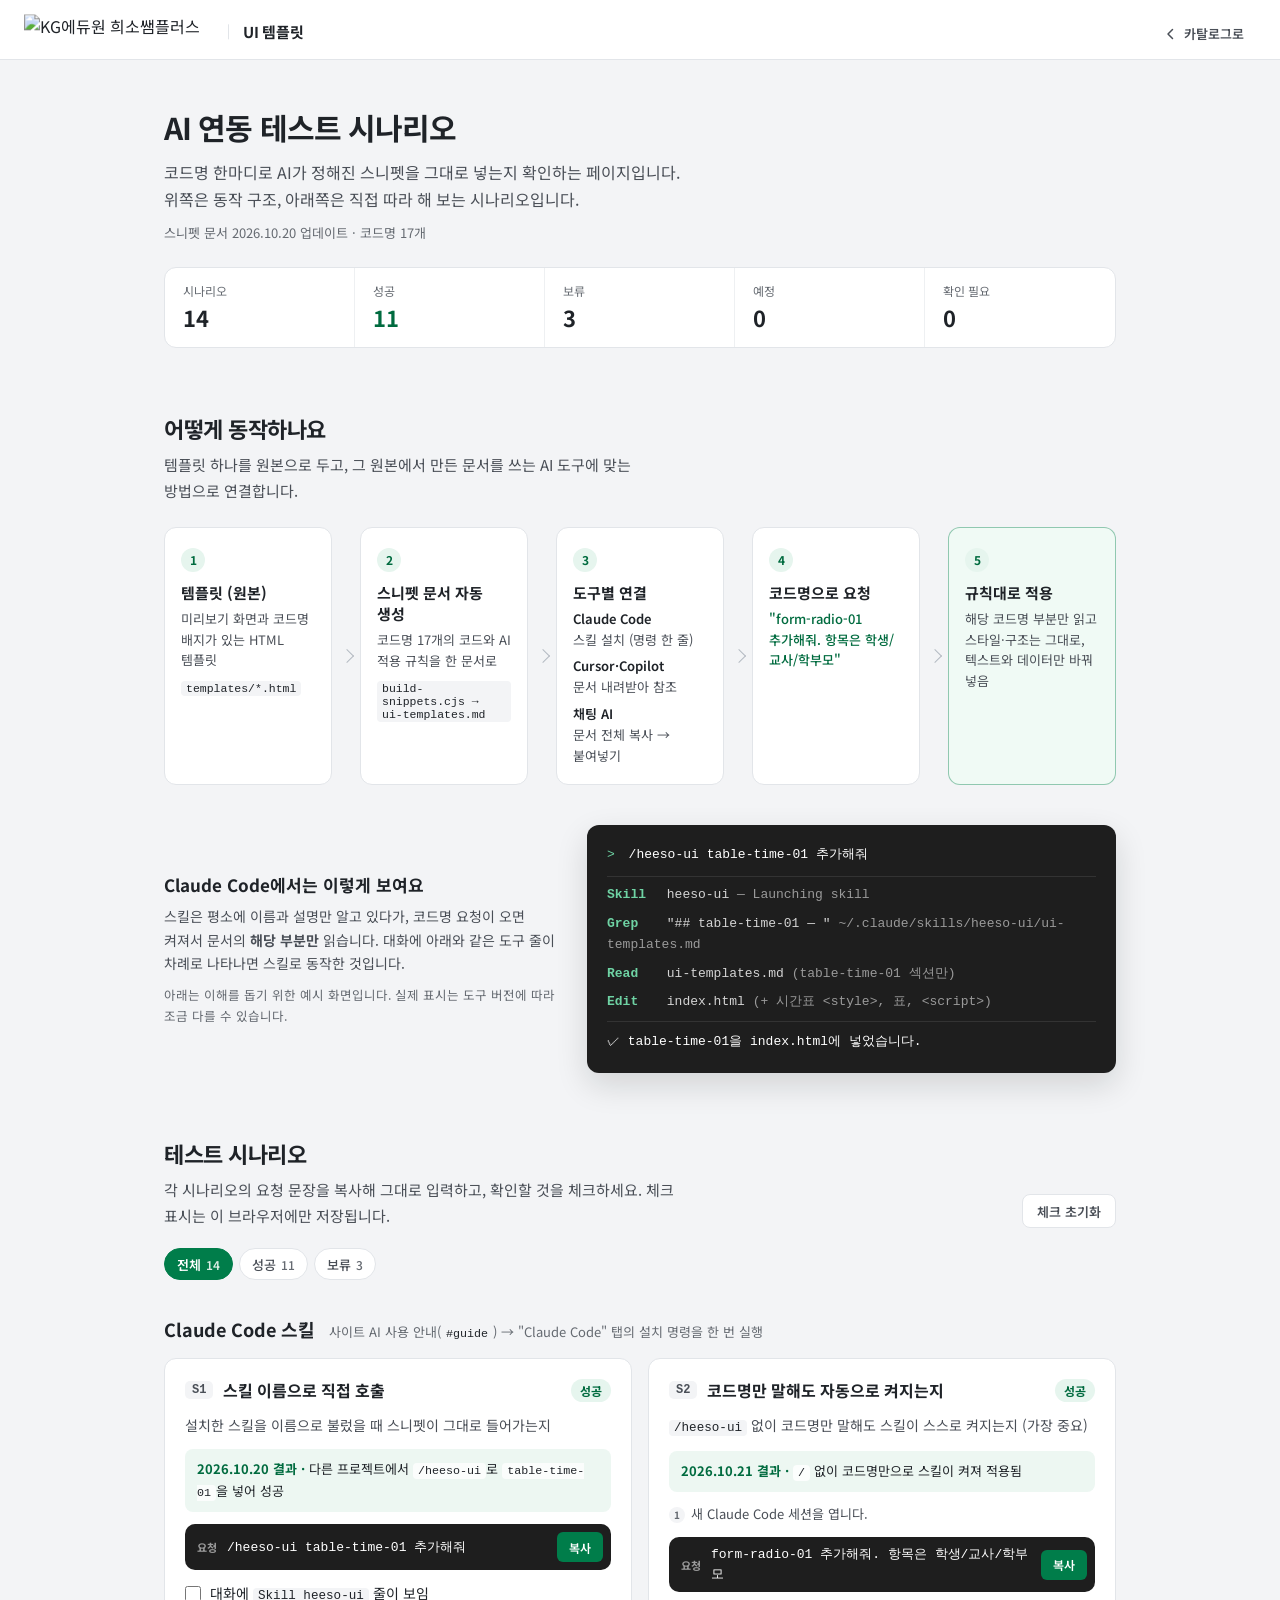
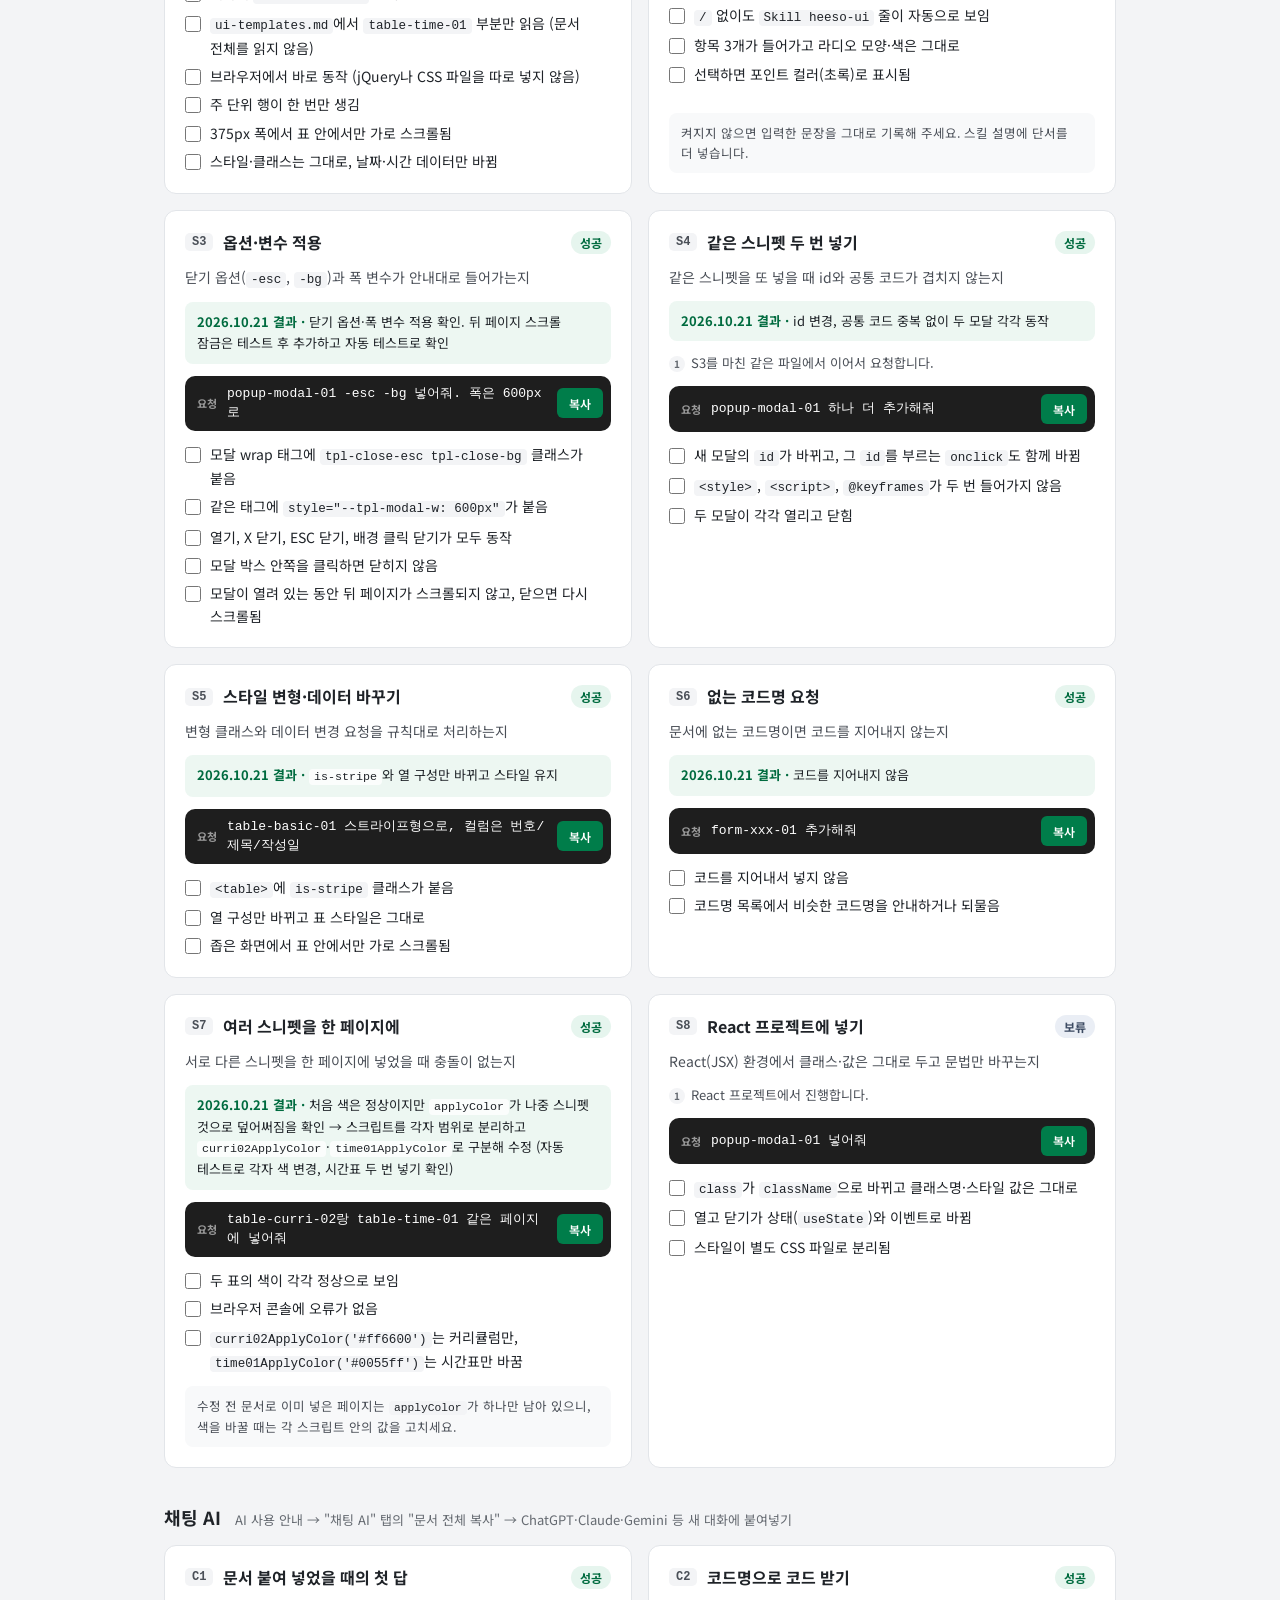
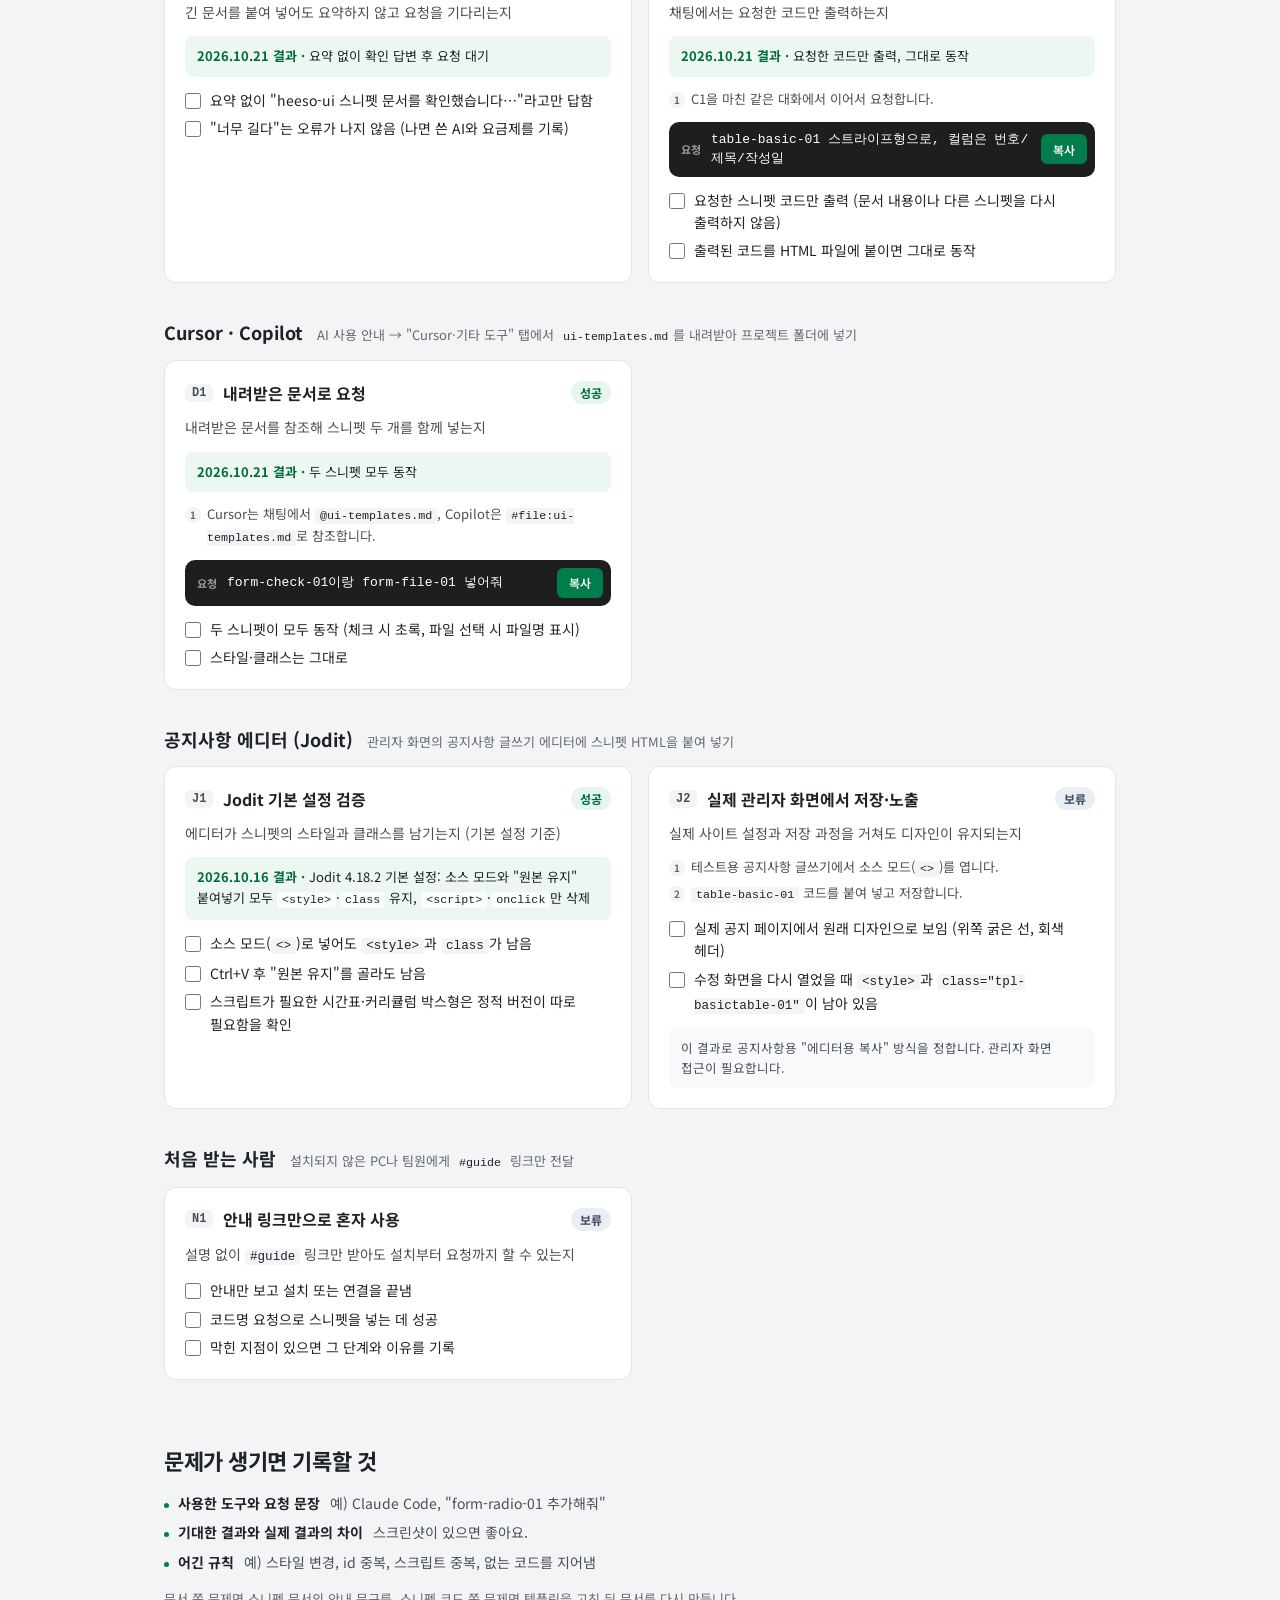
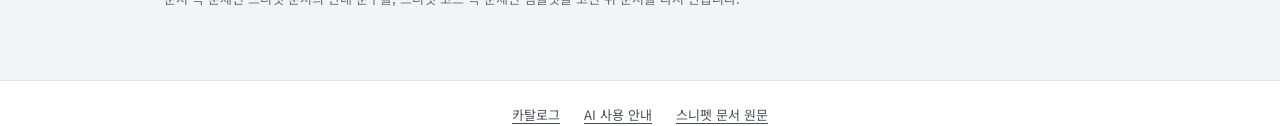
==== test.html @ 07f25899 "feat: AI 연동 테스트 시나리오 페이지 추가 (test.html, 10/21 결과 반영) - 동작 구조(템플릿 → 문서 생성 → 도구별 연결 → 코드명 요청 → 적용)와 Cl" ====
<!DOCTYPE html>
<html lang="ko">
<head>
  <meta charset="UTF-8">
  <meta name="viewport" content="width=device-width, initial-scale=1.0">
  <title>AI 연동 테스트 시나리오 · UI 템플릿</title>
  <link rel="icon" href="data:image/svg+xml,%3Csvg xmlns='http://www.w3.org/2000/svg' viewBox='0 0 32 32'%3E%3Crect width='32' height='32' rx='8' fill='%23007d4a'/%3E%3Crect x='7' y='7' width='8' height='8' rx='2' fill='%23fff'/%3E%3Crect x='17' y='7' width='8' height='8' rx='2' fill='%23fff' fill-opacity='.55'/%3E%3Crect x='7' y='17' width='18' height='8' rx='2' fill='%23fff' fill-opacity='.8'/%3E%3C/svg%3E">
  <link href="https://fonts.googleapis.com/css2?family=Noto+Sans+KR:wght@100..900&display=swap" rel="stylesheet">
  <link rel="stylesheet" href="css/test.css">
</head>
<body>

  <!-- 헤더 (카탈로그와 같은 모양) -->
  <header class="header">
    <a class="logo" href="./">
      <img src="https://www.ssamplus.com/images/main2020/logo.png" alt="KG에듀원 희소쌤플러스" width="230" height="30">
      <span class="logo-sub">UI 템플릿</span>
    </a>
    <a class="header-link" href="./">
      <svg width="14" height="14" viewBox="0 0 14 14" fill="none" stroke="currentColor" stroke-width="1.5" stroke-linecap="round" stroke-linejoin="round" aria-hidden="true">
        <path d="M8.5 2.5 4 7l4.5 4.5" />
      </svg>
      <span>카탈로그로</span>
    </a>
  </header>

  <main class="page">

    <!-- ===== 소개 ===== -->
    <section class="intro">
      <h1 class="intro-title">AI 연동 테스트 시나리오</h1>
      <p class="intro-lead">코드명 한마디로 AI가 정해진 스니펫을 그대로 넣는지 확인하는 페이지입니다.<br>위쪽은 동작 구조, 아래쪽은 직접 따라 해 보는 시나리오입니다.</p>
      <p class="intro-meta" id="docMeta">스니펫 문서 정보를 불러오는 중…</p>
      <dl class="summary" id="summary" aria-label="테스트 현황"></dl>
    </section>

    <!-- ===== 동작 구조 ===== -->
    <section class="block" aria-labelledby="flowTitle">
      <h2 class="block-title" id="flowTitle">어떻게 동작하나요</h2>
      <p class="block-lead">템플릿 하나를 원본으로 두고, 그 원본에서 만든 문서를 쓰는 AI 도구에 맞는 방법으로 연결합니다.</p>

      <ol class="flow">
        <li class="flow-step">
          <span class="flow-no">1</span>
          <strong class="flow-title">템플릿 (원본)</strong>
          <p>미리보기 화면과 코드명 배지가 있는 HTML 템플릿</p>
          <code>templates/*.html</code>
        </li>
        <li class="flow-step">
          <span class="flow-no">2</span>
          <strong class="flow-title">스니펫 문서 자동 생성</strong>
          <p>코드명 17개의 코드와 AI 적용 규칙을 한 문서로</p>
          <code>build-snippets.cjs → ui-templates.md</code>
        </li>
        <li class="flow-step">
          <span class="flow-no">3</span>
          <strong class="flow-title">도구별 연결</strong>
          <ul class="flow-ways">
            <li><b>Claude Code</b> 스킬 설치 (명령 한 줄)</li>
            <li><b>Cursor·Copilot</b> 문서 내려받아 참조</li>
            <li><b>채팅 AI</b> 문서 전체 복사 → 붙여넣기</li>
          </ul>
        </li>
        <li class="flow-step">
          <span class="flow-no">4</span>
          <strong class="flow-title">코드명으로 요청</strong>
          <p class="flow-quote">"form-radio-01 추가해줘. 항목은 학생/교사/학부모"</p>
        </li>
        <li class="flow-step is-result">
          <span class="flow-no">5</span>
          <strong class="flow-title">규칙대로 적용</strong>
          <p>해당 코드명 부분만 읽고 스타일·구조는 그대로, 텍스트와 데이터만 바꿔 넣음</p>
        </li>
      </ol>

      <div class="example">
        <div class="example-text">
          <h3 class="example-title">Claude Code에서는 이렇게 보여요</h3>
          <p>스킬은 평소에 이름과 설명만 알고 있다가, 코드명 요청이 오면 켜져서 문서의 <b>해당 부분만</b> 읽습니다. 대화에 아래와 같은 도구 줄이 차례로 나타나면 스킬로 동작한 것입니다.</p>
          <p class="example-note">아래는 이해를 돕기 위한 예시 화면입니다. 실제 표시는 도구 버전에 따라 조금 다를 수 있습니다.</p>
        </div>
        <div class="terminal" role="img" aria-label="Claude Code 동작 예시: 스킬 호출, 문서에서 해당 섹션 검색과 읽기, 파일 수정">
          <p class="t-user"><span class="t-prompt">&gt;</span> /heeso-ui table-time-01 추가해줘</p>
          <p><span class="t-tool">Skill</span> heeso-ui <span class="t-dim">— Launching skill</span></p>
          <p><span class="t-tool">Grep</span> "## table-time-01 — " <span class="t-dim">~/.claude/skills/heeso-ui/ui-templates.md</span></p>
          <p><span class="t-tool">Read</span> ui-templates.md <span class="t-dim">(table-time-01 섹션만)</span></p>
          <p><span class="t-tool">Edit</span> index.html <span class="t-dim">(+ 시간표 &lt;style&gt;, 표, &lt;script&gt;)</span></p>
          <p class="t-done">✓ table-time-01을 index.html에 넣었습니다.</p>
        </div>
      </div>
    </section>

    <!-- ===== 시나리오 ===== -->
    <section class="block" aria-labelledby="scenarioTitle">
      <div class="block-head">
        <div>
          <h2 class="block-title" id="scenarioTitle">테스트 시나리오</h2>
          <p class="block-lead">각 시나리오의 요청 문장을 복사해 그대로 입력하고, 확인할 것을 체크하세요. 체크 표시는 이 브라우저에만 저장됩니다.</p>
        </div>
        <button type="button" class="btn-reset" id="resetChecks">체크 초기화</button>
      </div>

      <div class="filters" id="filters" role="group" aria-label="상태별 보기"></div>
      <div id="scenarioGroups"></div>
    </section>

    <!-- ===== 결과 기록 ===== -->
    <section class="block record" aria-labelledby="recordTitle">
      <h2 class="block-title" id="recordTitle">문제가 생기면 기록할 것</h2>
      <ul class="record-list">
        <li><b>사용한 도구와 요청 문장</b> 예) Claude Code, "form-radio-01 추가해줘"</li>
        <li><b>기대한 결과와 실제 결과의 차이</b> 스크린샷이 있으면 좋아요.</li>
        <li><b>어긴 규칙</b> 예) 스타일 변경, id 중복, 스크립트 중복, 없는 코드를 지어냄</li>
      </ul>
      <p class="record-note">문서 쪽 문제면 스니펫 문서의 안내 문구를, 스니펫 코드 쪽 문제면 템플릿을 고친 뒤 문서를 다시 만듭니다.</p>
    </section>

  </main>

  <footer class="footer">
    <a href="./">카탈로그</a>
    <a href="./#guide">AI 사용 안내</a>
    <a href="snippets/ui-templates.md" target="_blank" rel="noopener">스니펫 문서 원문<span class="sr-only"> (새 탭에서 열림)</span></a>
  </footer>

  <script src="js/test.js"></script>
</body>
</html>
---- css/test.css ----
/* ========================================
   AI 연동 테스트 시나리오 (test.html)
   ======================================== */
@import './ui-tokens.css';

*,
*::before,
*::after {
  margin: 0;
  padding: 0;
  box-sizing: border-box;
}

[hidden] {
  display: none !important;
}

body {
  font-family: "Noto Sans KR", sans-serif;
  background: var(--ui-bg);
  color: var(--ui-text);
  -webkit-font-smoothing: antialiased;
}

a {
  color: inherit;
}

ul, ol {
  list-style: none;
}

button {
  font-family: inherit;
}

code {
  font-family: 'Consolas', 'Monaco', monospace;
}

::selection {
  background: var(--prime-bg-active);
  color: var(--prime-dark);
}

:focus-visible {
  outline: 2px solid var(--prime-color);
  outline-offset: 2px;
}

.sr-only {
  position: absolute;
  width: 1px;
  height: 1px;
  margin: -1px;
  overflow: hidden;
  clip: rect(0 0 0 0);
  white-space: nowrap;
}

/* 글 안의 코드 */
:not(pre) > code {
  padding: 1px 5px;
  border-radius: 4px;
  background: var(--ui-bg);
  font-size: 0.9em;
  color: var(--ui-text);
  overflow-wrap: anywhere;
}

/* ---- Header (카탈로그와 같은 모양) ---- */
.header {
  position: sticky;
  top: 0;
  z-index: 10;
  display: flex;
  align-items: center;
  justify-content: space-between;
  gap: 16px;
  height: 60px;
  padding: 8px 24px 0;
  background: var(--ui-surface);
  border-bottom: 1px solid var(--ui-border);
}

/* 로고 이미지는 아래쪽에 글자가 있어 아래 기준 정렬 후 묶음을 올림 (카탈로그와 동일) */
.logo {
  display: flex;
  align-items: flex-end;
  gap: 14px;
  min-width: 0;
  text-decoration: none;
  transform: translateY(-27%);
}

.logo img {
  display: block;
  width: 190px;
  height: auto;
}

.logo-sub {
  padding-left: 14px;
  border-left: 1px solid var(--ui-border);
  font-size: 15px;
  font-weight: 700;
  line-height: 1;
  letter-spacing: -0.02em;
  white-space: nowrap;
}

.header-link {
  display: inline-flex;
  align-items: center;
  gap: 6px;
  flex-shrink: 0;
  height: 34px;
  padding: 0 12px;
  border-radius: var(--ui-radius);
  font-size: 13px;
  font-weight: 600;
  color: var(--ui-text-sub);
  text-decoration: none;
  transition: background-color 0.2s, color 0.2s;
}

.header-link:hover {
  background: var(--prime-bg);
  color: var(--prime-dark);
}

/* ---- Page ---- */
.page {
  max-width: 1000px;
  margin: 0 auto;
  padding: 48px 24px 72px;
}

.intro-title {
  font-size: 30px;
  font-weight: 700;
  line-height: 1.3;
  letter-spacing: -0.03em;
}

.intro-lead {
  max-width: 62ch;
  margin-top: 12px;
  font-size: 16px;
  line-height: 1.7;
  color: var(--ui-text-sub);
  word-break: keep-all;
}

.intro-meta {
  min-height: 20px;
  margin-top: 10px;
  font-size: 13px;
  color: var(--ui-text-muted);
}

/* 현황 요약 */
.summary {
  display: flex;
  flex-wrap: wrap;
  margin-top: 24px;
  border: 1px solid var(--ui-border);
  border-radius: 12px;
  background: var(--ui-surface);
  overflow: hidden;
}

.summary-item {
  flex: 1 1 120px;
  padding: 14px 18px;
  border-right: 1px solid var(--ui-border-soft);
}

.summary-item:last-child {
  border-right: none;
}

.summary dt {
  font-size: 12px;
  color: var(--ui-text-muted);
}

.summary dd {
  margin-top: 2px;
  font-size: 22px;
  font-weight: 700;
  font-variant-numeric: tabular-nums;
}

.summary-item:nth-child(2) dd {
  color: var(--prime-dark);
}

/* ---- Block ---- */
.block {
  margin-top: 64px;
}

.block-head {
  display: flex;
  align-items: flex-end;
  justify-content: space-between;
  gap: 16px;
}

.block-title {
  font-size: 22px;
  font-weight: 700;
  letter-spacing: -0.02em;
}

.block-lead {
  max-width: 64ch;
  margin-top: 8px;
  font-size: 15px;
  line-height: 1.7;
  color: var(--ui-text-sub);
  word-break: keep-all;
}

/* ---- 동작 구조 흐름 ---- */
.flow {
  display: grid;
  grid-template-columns: repeat(5, minmax(0, 1fr));
  gap: 28px;
  margin-top: 24px;
}

.flow-step {
  position: relative;
  padding: 18px 16px;
  border: 1px solid var(--ui-border);
  border-radius: 12px;
  background: var(--ui-surface);
}

/* 단계 사이 화살표 */
.flow-step:not(:last-child)::after {
  content: '';
  position: absolute;
  top: 50%;
  right: -21px;
  width: 10px;
  height: 10px;
  border-top: 1.5px solid #b4bac2;
  border-right: 1.5px solid #b4bac2;
  transform: translateY(-50%) rotate(45deg);
}

.flow-step.is-result {
  border-color: color-mix(in srgb, var(--prime-color) 40%, transparent);
  background: var(--prime-bg);
}

.flow-no {
  display: inline-flex;
  align-items: center;
  justify-content: center;
  width: 24px;
  height: 24px;
  border-radius: 50%;
  background: var(--prime-bg-active);
  color: var(--prime-dark);
  font-size: 12px;
  font-weight: 700;
}

.flow-title {
  display: block;
  margin-top: 10px;
  font-size: 15px;
  font-weight: 700;
  line-height: 1.4;
  word-break: keep-all;
}

.flow-step p,
.flow-ways li {
  margin-top: 6px;
  font-size: 13px;
  line-height: 1.6;
  color: var(--ui-text-sub);
  word-break: keep-all;
}

.flow-step > code {
  display: inline-block;
  margin-top: 10px;
  font-size: 11.5px;
}

.flow-ways li b {
  display: block;
  color: var(--ui-text);
  font-weight: 600;
}

.flow-quote {
  font-weight: 500;
  color: var(--prime-dark) !important;
}

/* ---- Claude Code 예시 ---- */
.example {
  display: grid;
  grid-template-columns: minmax(0, 0.85fr) minmax(0, 1.15fr);
  gap: 32px;
  align-items: center;
  margin-top: 40px;
}

.example-title {
  font-size: 17px;
  font-weight: 700;
}

.example-text p {
  margin-top: 8px;
  font-size: 14px;
  line-height: 1.7;
  color: var(--ui-text-sub);
  word-break: keep-all;
}

.example-text .example-note {
  font-size: 12.5px;
  color: var(--ui-text-muted);
}

.terminal {
  padding: 20px;
  border-radius: 12px;
  background: #1e1e1e;
  font-family: 'Consolas', 'Monaco', monospace;
  font-size: 13px;
  line-height: 1.6;
  color: #d4d4d4;
  box-shadow: 0 12px 32px rgba(17, 20, 24, 0.14);
}

.terminal p + p {
  margin-top: 8px;
}

.terminal p {
  overflow-wrap: anywhere;
}

.t-user {
  padding-bottom: 10px;
  border-bottom: 1px solid #333;
  color: #fff;
}

.t-prompt {
  margin-right: 6px;
  color: #6fd3a4;
}

.t-tool {
  display: inline-block;
  min-width: 46px;
  margin-right: 6px;
  color: #6fd3a4;
  font-weight: 700;
}

.t-dim {
  color: #9a9a9a;
}

.t-done {
  padding-top: 10px;
  border-top: 1px solid #333;
  color: #fff;
}

/* ---- 상태별 보기 ---- */
.btn-reset {
  flex-shrink: 0;
  height: 34px;
  padding: 0 14px;
  border: 1px solid var(--ui-border);
  border-radius: var(--ui-radius);
  background: var(--ui-surface);
  color: var(--ui-text-sub);
  font-size: 13px;
  font-weight: 600;
  cursor: pointer;
}

.btn-reset:hover {
  border-color: #cfd4da;
  color: var(--ui-text);
}

.filters {
  display: flex;
  flex-wrap: wrap;
  gap: 6px;
  margin-top: 20px;
}

.filter {
  display: inline-flex;
  align-items: center;
  gap: 5px;
  height: 32px;
  padding: 0 12px;
  border: 1px solid var(--ui-border);
  border-radius: 16px;
  background: var(--ui-surface);
  color: var(--ui-text-sub);
  font-size: 13px;
  font-weight: 500;
  cursor: pointer;
  transition: background-color 0.2s, border-color 0.2s, color 0.2s;
}

.filter:hover {
  border-color: var(--prime-color);
  color: var(--prime-dark);
}

.filter-count {
  font-size: 12px;
  color: var(--ui-text-muted);
  font-variant-numeric: tabular-nums;
}

.filter[aria-pressed="true"] {
  border-color: var(--prime-color);
  background: var(--prime-color);
  color: #fff;
  font-weight: 600;
}

.filter[aria-pressed="true"] .filter-count {
  color: rgba(255, 255, 255, 0.85);
}

/* ---- 시나리오 그룹 ---- */
.group {
  margin-top: 36px;
}

.group-head {
  display: flex;
  flex-wrap: wrap;
  align-items: baseline;
  gap: 4px 14px;
}

.group-title {
  font-size: 18px;
  font-weight: 700;
}

.group-how {
  font-size: 13px;
  line-height: 1.6;
  color: var(--ui-text-muted);
  word-break: keep-all;
}

.cards {
  display: grid;
  grid-template-columns: repeat(2, minmax(0, 1fr));
  gap: 16px;
  margin-top: 14px;
}

/* ---- 시나리오 카드 ---- */
.card {
  display: flex;
  flex-direction: column;
  gap: 12px;
  padding: 20px;
  border: 1px solid var(--ui-border);
  border-radius: 12px;
  background: var(--ui-surface);
  scroll-margin-top: 80px;
}

.card-top {
  display: flex;
  align-items: center;
  gap: 10px;
}

.card-id {
  flex-shrink: 0;
  padding: 2px 7px;
  border-radius: 5px;
  background: var(--ui-bg);
  font-family: 'Consolas', 'Monaco', monospace;
  font-size: 12px;
  font-weight: 700;
  color: var(--ui-text-sub);
}

.card-title {
  flex: 1;
  min-width: 0;
  font-size: 16px;
  font-weight: 700;
  line-height: 1.4;
  word-break: keep-all;
}

.status {
  flex-shrink: 0;
  padding: 3px 9px;
  border-radius: 12px;
  font-size: 12px;
  font-weight: 700;
  white-space: nowrap;
}

.status.is-pass  { background: var(--prime-bg-active); color: var(--prime-dark); }
.status.is-todo  { background: var(--ui-bg); color: var(--ui-text-sub); }
.status.is-hold  { background: #eaeef5; color: #3d4b63; }
.status.is-wait  { background: #fbf0dc; color: #7a4d00; }
.status.is-issue { background: #fdecea; color: #a8261b; }

.card-goal {
  font-size: 14px;
  line-height: 1.65;
  color: var(--ui-text-sub);
  word-break: keep-all;
}

.card-result {
  padding: 10px 12px;
  border-radius: var(--ui-radius);
  background: var(--prime-pale);
  font-size: 13px;
  line-height: 1.6;
  color: var(--ui-text);
  word-break: keep-all;
}

.card-result b {
  color: var(--prime-dark);
}

.card-result code {
  background: rgba(255, 255, 255, 0.8);
}

.card-prep {
  counter-reset: prep;
}

.card-prep li {
  position: relative;
  padding-left: 22px;
  font-size: 13px;
  line-height: 1.6;
  color: var(--ui-text-sub);
  word-break: keep-all;
  counter-increment: prep;
}

.card-prep li + li {
  margin-top: 4px;
}

.card-prep li::before {
  content: counter(prep);
  position: absolute;
  top: 3px;
  left: 0;
  display: flex;
  align-items: center;
  justify-content: center;
  width: 16px;
  height: 16px;
  border-radius: 50%;
  background: var(--ui-bg);
  font-size: 10px;
  font-weight: 700;
  color: var(--ui-text-muted);
}

/* 요청 문장 */
.prompt {
  display: flex;
  align-items: center;
  gap: 10px;
  padding: 8px 8px 8px 12px;
  border-radius: 10px;
  background: #1e1e1e;
}

.prompt-label {
  flex-shrink: 0;
  font-size: 11px;
  font-weight: 700;
  color: #9a9a9a;
}

.prompt-text {
  flex: 1;
  min-width: 0;
  padding: 0;
  background: none;
  font-size: 13px;
  line-height: 1.5;
  color: #fff;
  overflow-wrap: anywhere;
}

.prompt-copy {
  flex-shrink: 0;
  height: 30px;
  padding: 0 12px;
  border: none;
  border-radius: 6px;
  background: var(--prime-color);
  color: #fff;
  font-size: 12px;
  font-weight: 600;
  cursor: pointer;
  transition: background-color 0.2s;
}

.prompt-copy:hover {
  background: var(--prime-dark);
}

.prompt-copy.done {
  background: #555;
}

.prompt-copy:focus-visible {
  outline-color: #6fd3a4;
}

/* 확인할 것 */
.checks li + li {
  margin-top: 6px;
}

.checks label {
  display: flex;
  align-items: flex-start;
  gap: 9px;
  font-size: 14px;
  line-height: 1.6;
  color: var(--ui-text);
  word-break: keep-all;
  cursor: pointer;
}

.checks input {
  flex-shrink: 0;
  width: 16px;
  height: 16px;
  margin-top: 4px;
  accent-color: var(--prime-color);
  cursor: pointer;
}

.checks input:checked + span {
  color: var(--ui-text-muted);
  text-decoration: line-through;
  text-decoration-color: #b4bac2;
}

.card-tip {
  margin-top: auto;
  padding: 10px 12px;
  border-radius: var(--ui-radius);
  background: var(--ui-surface-sunken);
  font-size: 12.5px;
  line-height: 1.6;
  color: var(--ui-text-sub);
  word-break: keep-all;
}

/* ---- 결과 기록 ---- */
.record-list {
  margin-top: 16px;
}

.record-list li {
  position: relative;
  padding-left: 14px;
  font-size: 14px;
  line-height: 1.7;
  color: var(--ui-text-sub);
  word-break: keep-all;
}

.record-list li + li {
  margin-top: 6px;
}

.record-list li::before {
  content: '';
  position: absolute;
  top: 11px;
  left: 0;
  width: 5px;
  height: 5px;
  border-radius: 50%;
  background: var(--prime-color);
}

.record-list b {
  margin-right: 6px;
  color: var(--ui-text);
}

.record-note {
  margin-top: 14px;
  font-size: 13px;
  color: var(--ui-text-muted);
  word-break: keep-all;
}

/* ---- Footer ---- */
.footer {
  display: flex;
  flex-wrap: wrap;
  justify-content: center;
  gap: 8px 24px;
  padding: 24px;
  border-top: 1px solid var(--ui-border);
  background: var(--ui-surface);
  font-size: 13px;
}

.footer a {
  color: var(--ui-text-sub);
  text-underline-offset: 3px;
}

.footer a:hover {
  color: var(--prime-dark);
}

/* ---- Responsive ---- */
@media (max-width: 900px) {
  .flow {
    grid-template-columns: repeat(2, minmax(0, 1fr));
    gap: 16px;
  }

  .flow-step:not(:last-child)::after {
    display: none;
  }

  .flow-step.is-result {
    grid-column: 1 / -1;
  }

  .example {
    grid-template-columns: minmax(0, 1fr);
    gap: 20px;
  }
}

@media (max-width: 760px) {
  .cards {
    grid-template-columns: minmax(0, 1fr);
  }
}

@media (max-width: 600px) {
  .header {
    height: 52px;
    padding: 8px 12px 0 16px;
  }

  .logo {
    gap: 10px;
  }

  .logo img {
    width: 140px;
  }

  .logo-sub {
    padding-left: 10px;
    font-size: 13px;
  }

  .header-link {
    padding: 0 8px;
    font-size: 12px;
  }

  .page {
    padding: 32px 16px 56px;
  }

  .intro-title {
    font-size: 24px;
  }

  .intro-lead {
    font-size: 15px;
  }

  .intro-lead br {
    display: none;
  }

  .summary-item {
    flex-basis: 33%;
    padding: 12px 14px;
  }

  .block {
    margin-top: 48px;
  }

  .block-head {
    flex-direction: column;
    align-items: flex-start;
  }

  .flow {
    grid-template-columns: minmax(0, 1fr);
    gap: 10px;
  }

  .terminal {
    padding: 16px;
    font-size: 12px;
  }

  .card {
    padding: 16px;
  }

  .prompt {
    flex-wrap: wrap;
  }

  .prompt-text {
    flex-basis: calc(100% - 60px);
  }
}
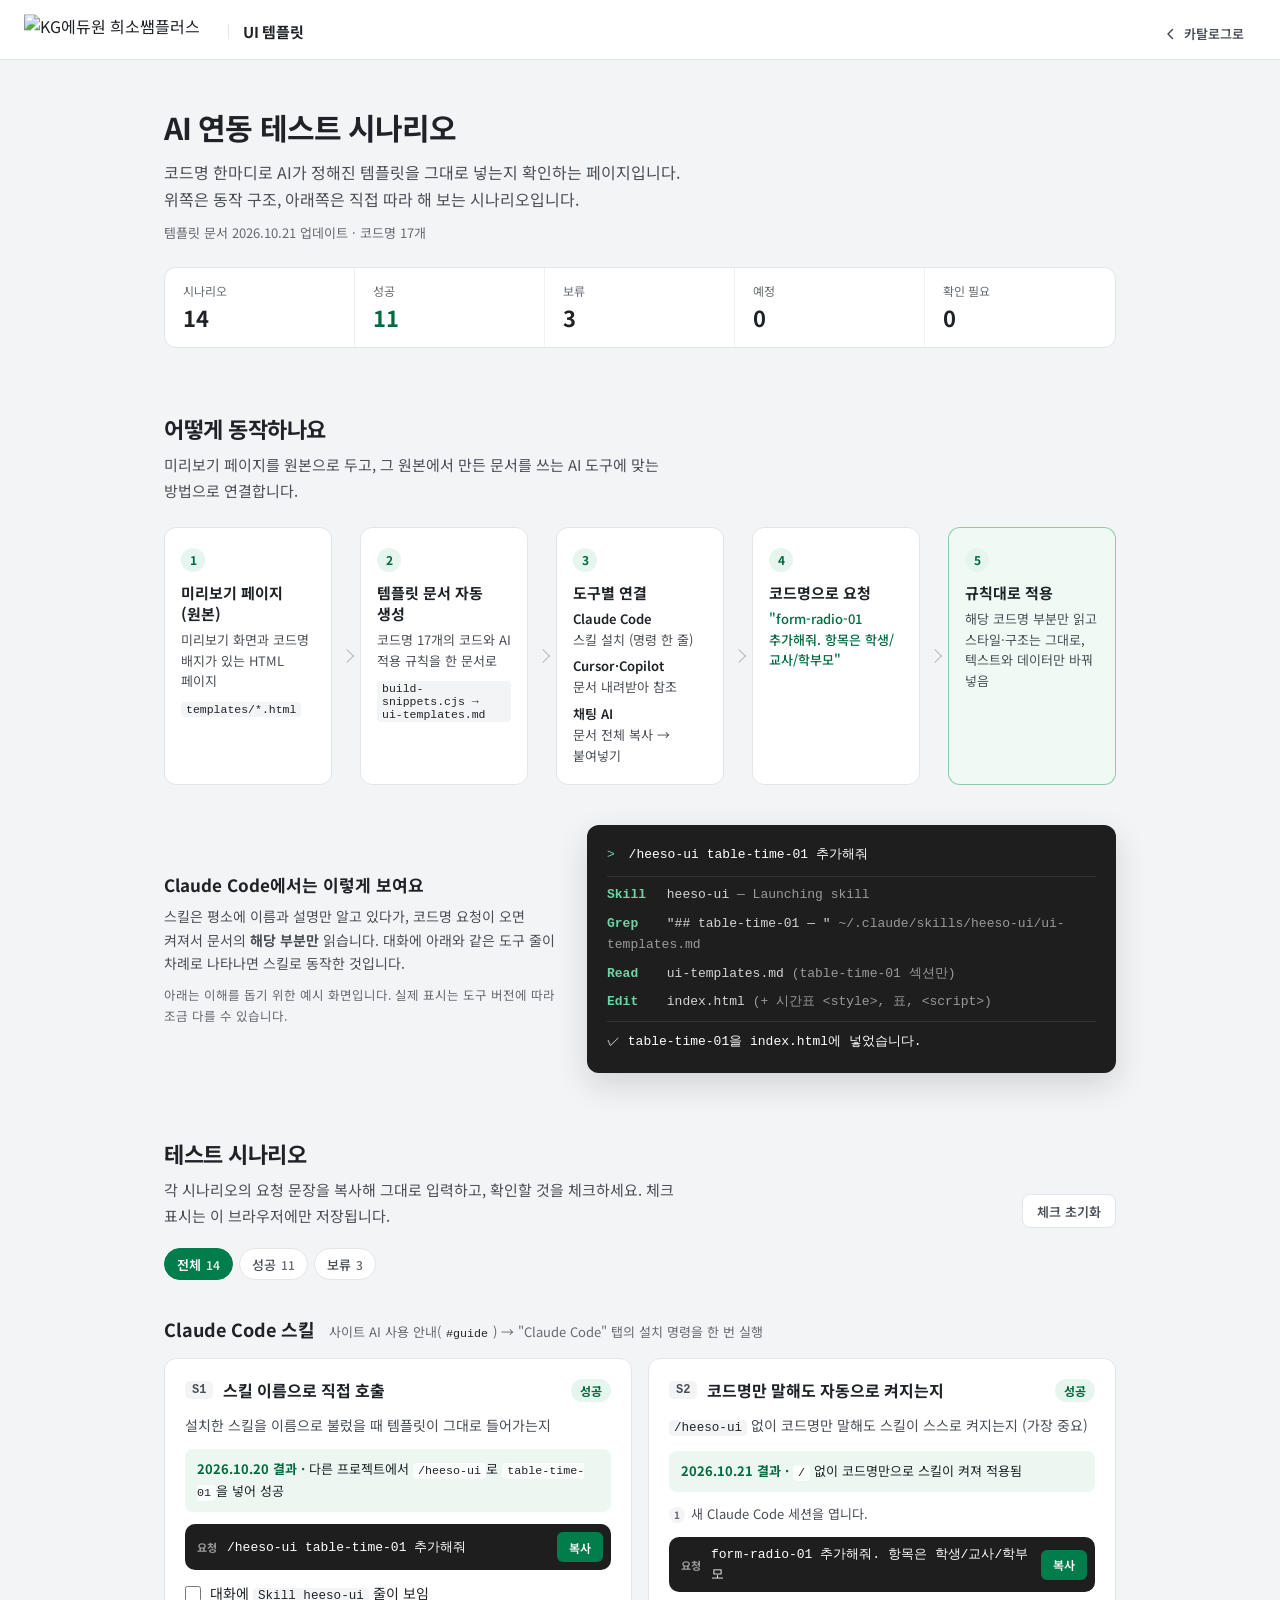
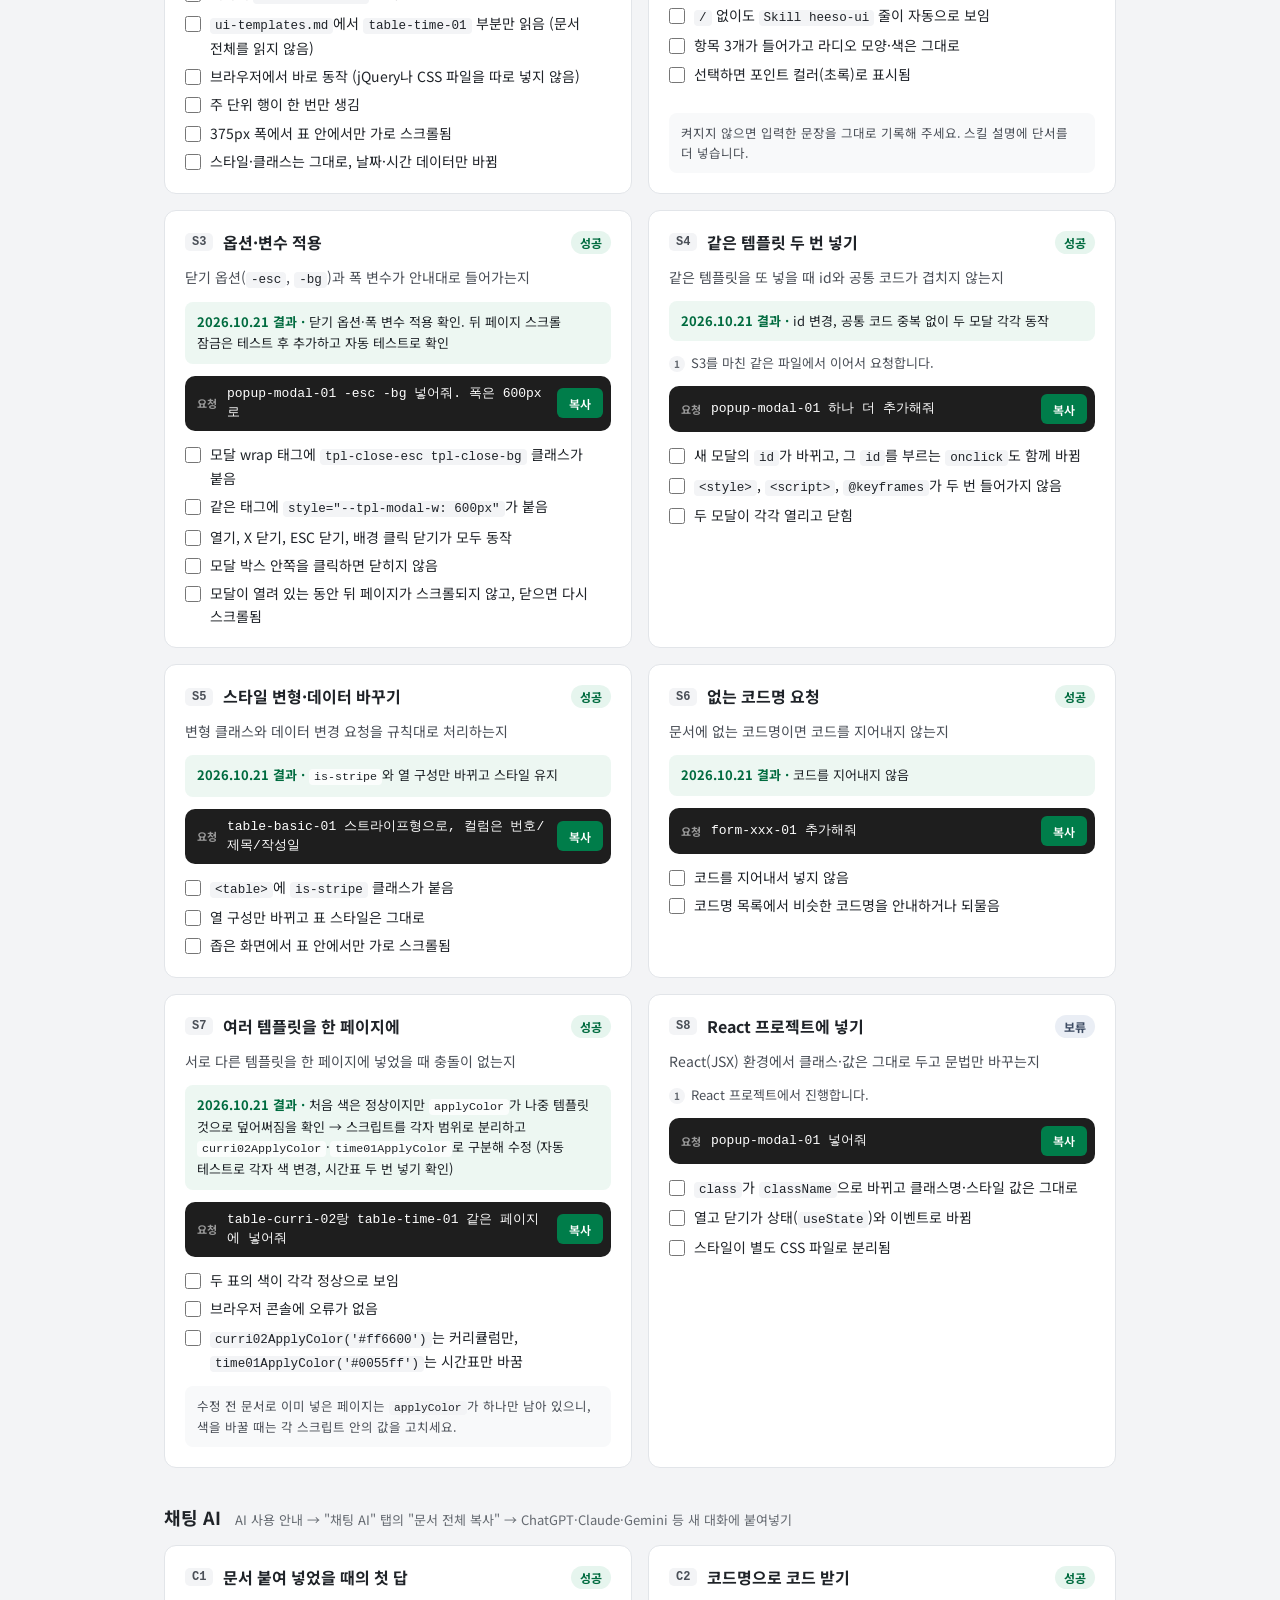
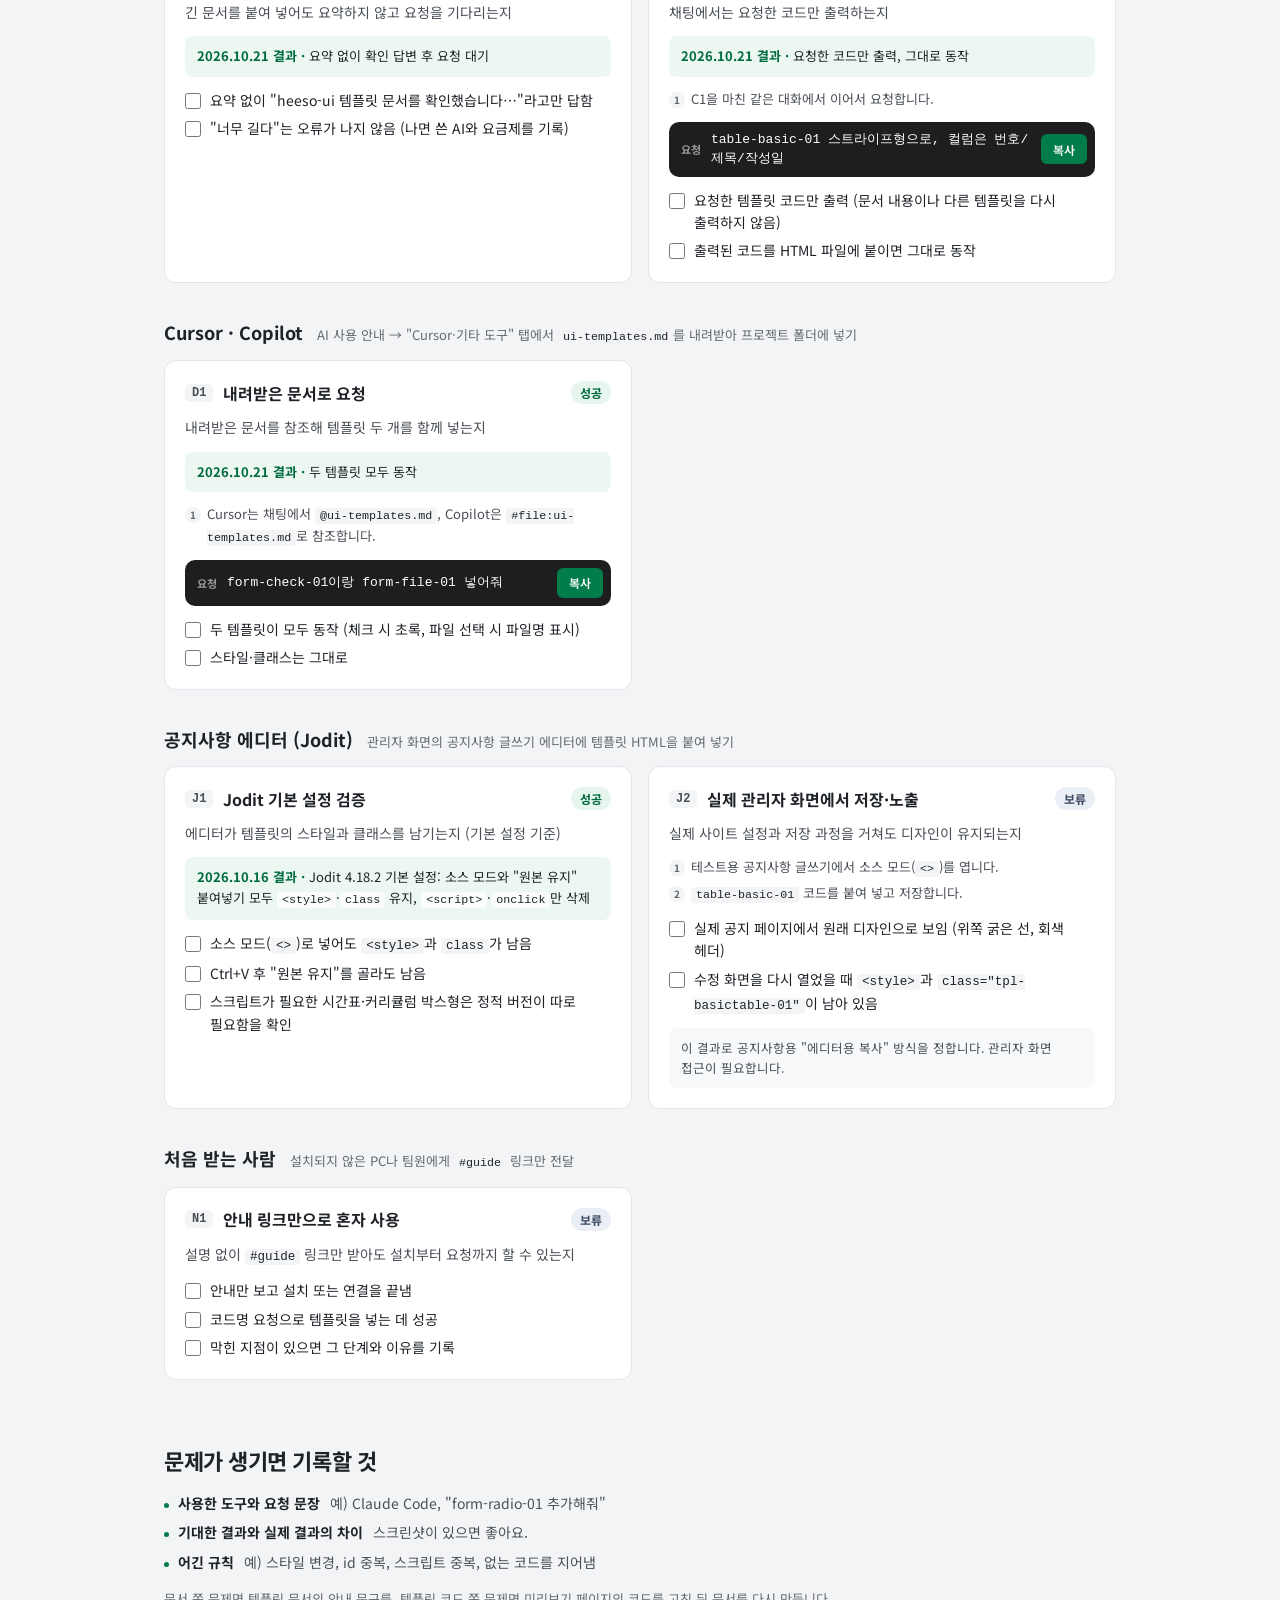
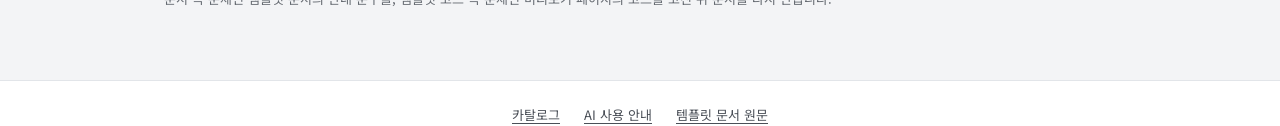
==== commit bc1508ed: "docs: 화면·문서 용어를 "스니펫"에서 "템플릿"으로 통일 - 코드명 하나 = 템플릿, 카탈로그 목록 한 칸(templates/*.html) = 미리보기 페이지로 용어 정리 -" ====
--- a/test.html
+++ b/test.html
@@ -29,26 +29,26 @@
     <!-- ===== 소개 ===== -->
     <section class="intro">
       <h1 class="intro-title">AI 연동 테스트 시나리오</h1>
-      <p class="intro-lead">코드명 한마디로 AI가 정해진 스니펫을 그대로 넣는지 확인하는 페이지입니다.<br>위쪽은 동작 구조, 아래쪽은 직접 따라 해 보는 시나리오입니다.</p>
-      <p class="intro-meta" id="docMeta">스니펫 문서 정보를 불러오는 중…</p>
+      <p class="intro-lead">코드명 한마디로 AI가 정해진 템플릿을 그대로 넣는지 확인하는 페이지입니다.<br>위쪽은 동작 구조, 아래쪽은 직접 따라 해 보는 시나리오입니다.</p>
+      <p class="intro-meta" id="docMeta">템플릿 문서 정보를 불러오는 중…</p>
       <dl class="summary" id="summary" aria-label="테스트 현황"></dl>
     </section>
 
     <!-- ===== 동작 구조 ===== -->
     <section class="block" aria-labelledby="flowTitle">
       <h2 class="block-title" id="flowTitle">어떻게 동작하나요</h2>
-      <p class="block-lead">템플릿 하나를 원본으로 두고, 그 원본에서 만든 문서를 쓰는 AI 도구에 맞는 방법으로 연결합니다.</p>
+      <p class="block-lead">미리보기 페이지를 원본으로 두고, 그 원본에서 만든 문서를 쓰는 AI 도구에 맞는 방법으로 연결합니다.</p>
 
       <ol class="flow">
         <li class="flow-step">
           <span class="flow-no">1</span>
-          <strong class="flow-title">템플릿 (원본)</strong>
-          <p>미리보기 화면과 코드명 배지가 있는 HTML 템플릿</p>
+          <strong class="flow-title">미리보기 페이지 (원본)</strong>
+          <p>미리보기 화면과 코드명 배지가 있는 HTML 페이지</p>
           <code>templates/*.html</code>
         </li>
         <li class="flow-step">
           <span class="flow-no">2</span>
-          <strong class="flow-title">스니펫 문서 자동 생성</strong>
+          <strong class="flow-title">템플릿 문서 자동 생성</strong>
           <p>코드명 17개의 코드와 AI 적용 규칙을 한 문서로</p>
           <code>build-snippets.cjs → ui-templates.md</code>
         </li>
@@ -112,7 +112,7 @@
         <li><b>기대한 결과와 실제 결과의 차이</b> 스크린샷이 있으면 좋아요.</li>
         <li><b>어긴 규칙</b> 예) 스타일 변경, id 중복, 스크립트 중복, 없는 코드를 지어냄</li>
       </ul>
-      <p class="record-note">문서 쪽 문제면 스니펫 문서의 안내 문구를, 스니펫 코드 쪽 문제면 템플릿을 고친 뒤 문서를 다시 만듭니다.</p>
+      <p class="record-note">문서 쪽 문제면 템플릿 문서의 안내 문구를, 템플릿 코드 쪽 문제면 미리보기 페이지의 코드를 고친 뒤 문서를 다시 만듭니다.</p>
     </section>
 
   </main>
@@ -120,7 +120,7 @@
   <footer class="footer">
     <a href="./">카탈로그</a>
     <a href="./#guide">AI 사용 안내</a>
-    <a href="snippets/ui-templates.md" target="_blank" rel="noopener">스니펫 문서 원문<span class="sr-only"> (새 탭에서 열림)</span></a>
+    <a href="snippets/ui-templates.md" target="_blank" rel="noopener">템플릿 문서 원문<span class="sr-only"> (새 탭에서 열림)</span></a>
   </footer>
 
   <script src="js/test.js"></script>
